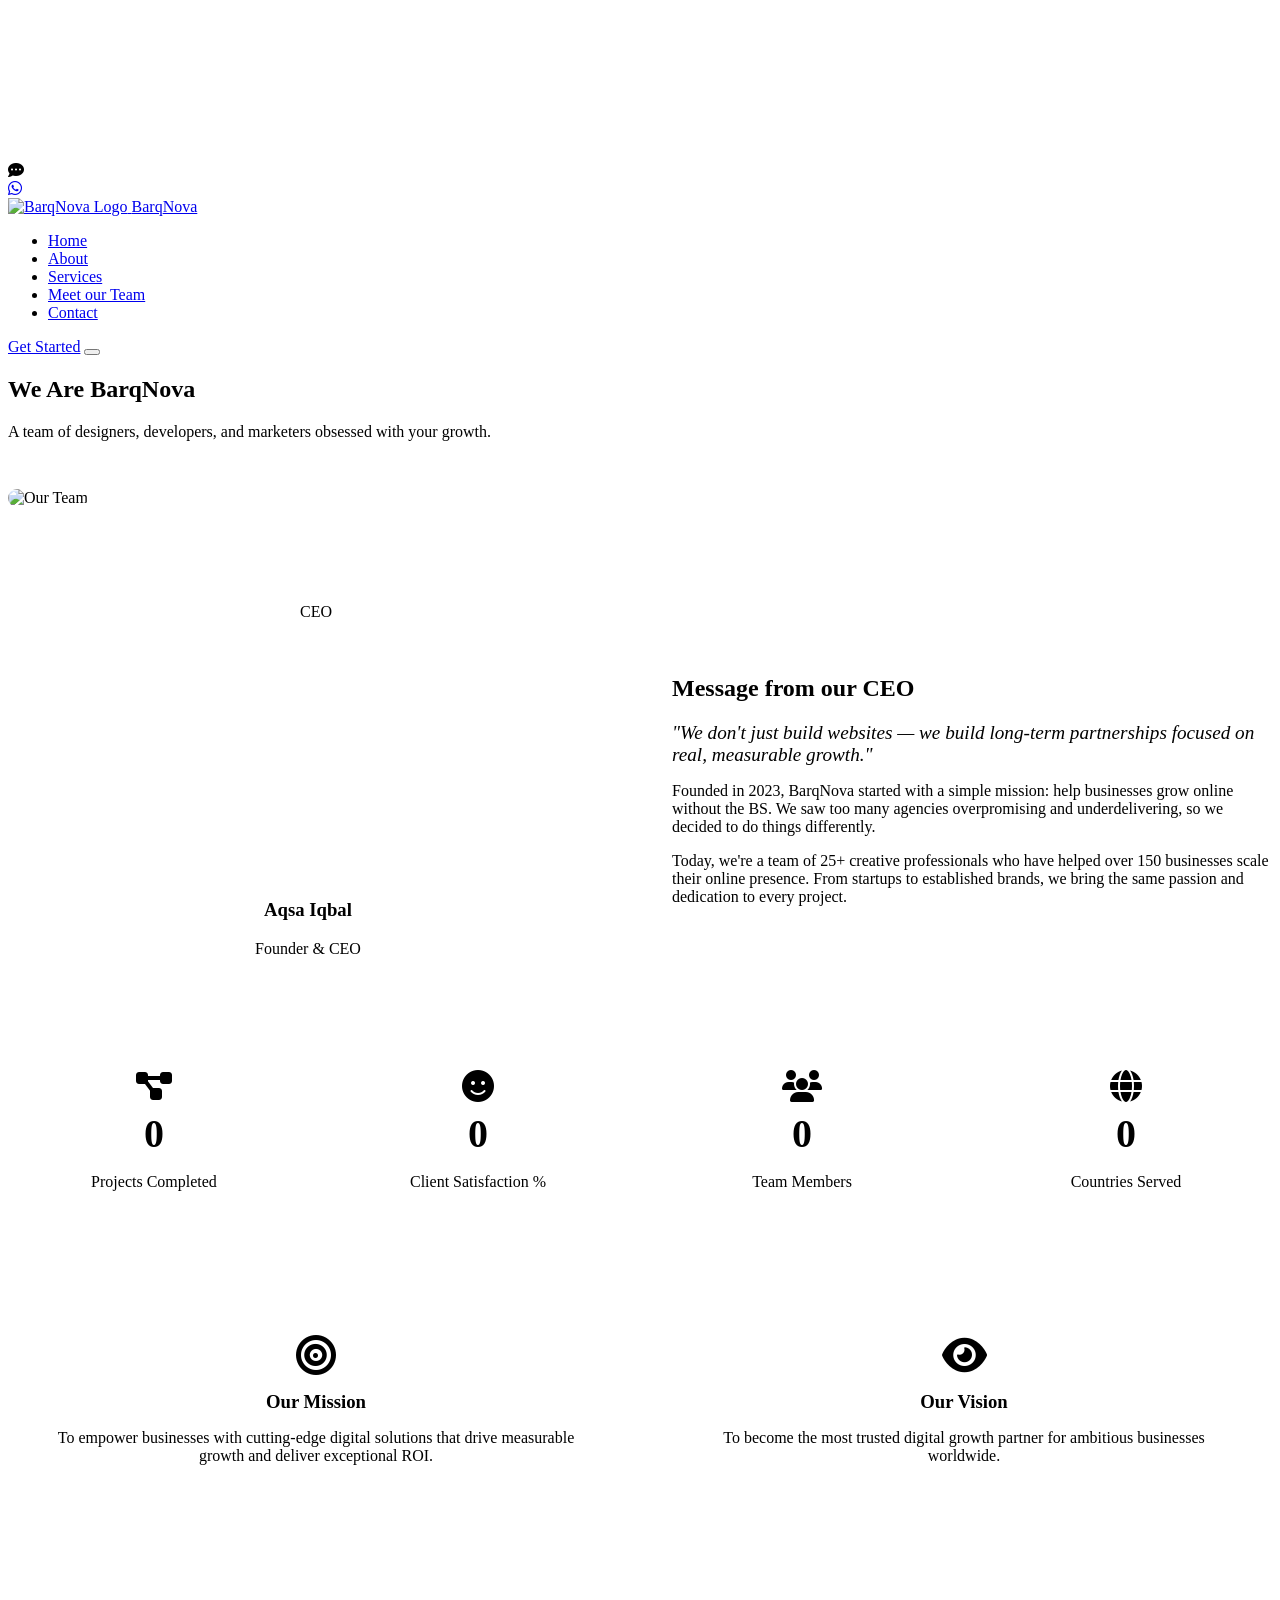
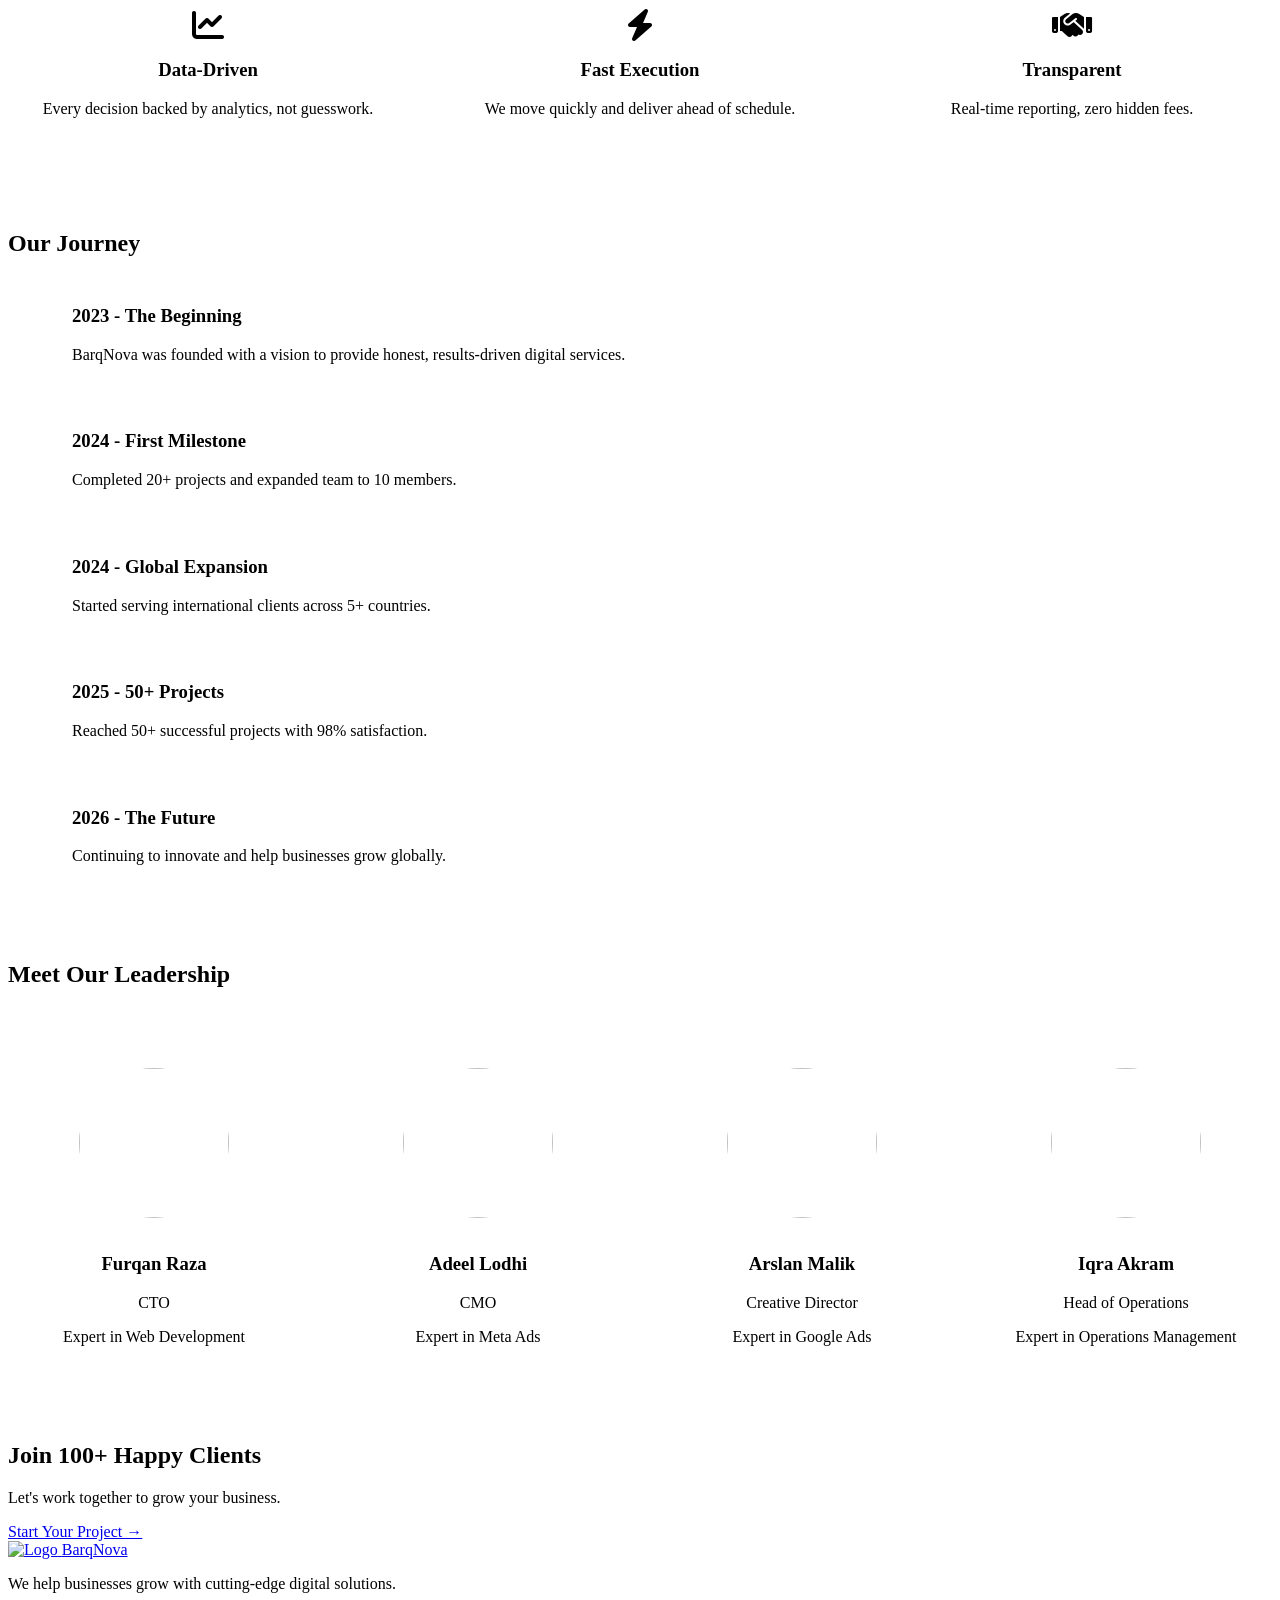
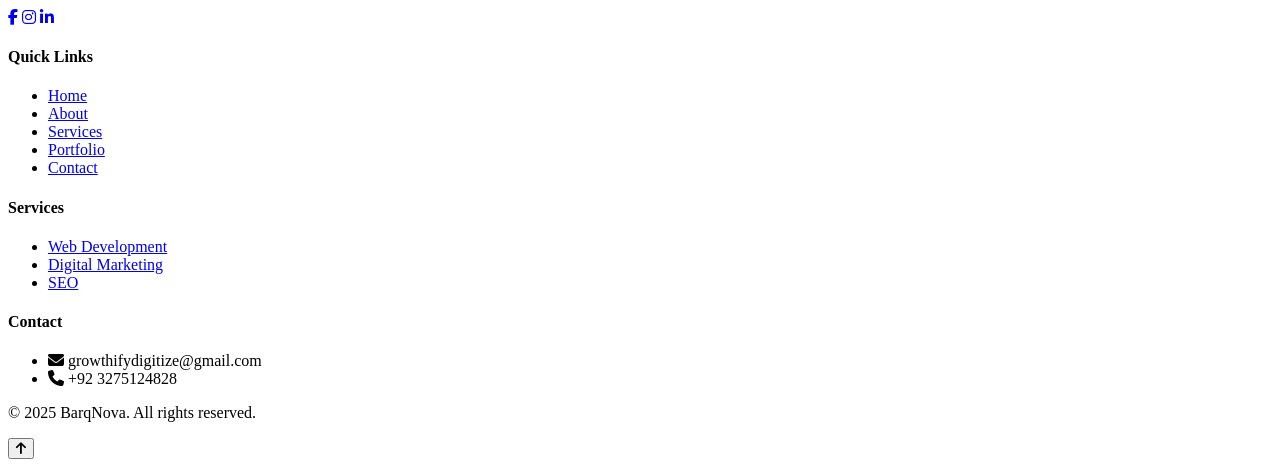
==== about.html @ 759abb7c "Create about.html" ====
<!DOCTYPE html>
<html lang="en">
<head>
    <meta charset="UTF-8">
    <meta name="viewport" content="width=device-width, initial-scale=1.0">
    <title>BarqNova | About Us - Meet Our Team</title>
    <link rel="icon" type="image/png" href="./static/logo.jpeg">
    <link rel="shortcut icon" href="./static/logo.jpeg">
    <link href="https://fonts.googleapis.com/css2?family=Inter:opsz,wght@14..32,300;14..32,400;14..32,500;14..32,600;14..32,700;14..32,800;14..32,900&display=swap" rel="stylesheet">
    <link rel="stylesheet" href="https://cdnjs.cloudflare.com/ajax/libs/font-awesome/6.5.1/css/all.min.css">
    <link rel="stylesheet" href="style.css">
    <style>
        .hero-image-large { width: 100%; height: 400px; object-fit: cover; border-radius: 30px; margin: 2rem 0; }
        .counter-box { background: var(--glass); border-radius: 20px; padding: 2rem; text-align: center; transition: all 0.3s; }
        .counter-box:hover { transform: translateY(-5px); border-color: var(--primary); box-shadow: var(--shadow-glow); }
        .timeline { position: relative; padding-left: 2rem; margin: 3rem 0; }
        .timeline::before { content: ''; position: absolute; left: 0; top: 0; bottom: 0; width: 2px; background: var(--gradient-primary); }
        .timeline-item { position: relative; padding-bottom: 2rem; padding-left: 2rem; }
        .timeline-item::before { content: ''; position: absolute; left: -2rem; top: 0; width: 12px; height: 12px; background: var(--primary); border-radius: 50%; border: 2px solid var(--primary-light); }
        .team-member { text-align: center; background: var(--glass); border-radius: 20px; padding: 2rem; transition: all 0.3s; }
        .team-member:hover { transform: translateY(-8px); box-shadow: var(--shadow-glow); }
        .team-member img { width: 150px; height: 150px; border-radius: 50%; object-fit: cover; margin-bottom: 1rem; border: 3px solid var(--primary); }
        @media (max-width: 768px) {
            .hero-image-large { height: 200px; }
            .stats-grid, .team-grid { grid-template-columns: 1fr !important; }
        }
    </style>
</head>
<body>

<div class="cursor"></div>
<div class="cursor-follower"></div>
<canvas id="particles-canvas"></canvas>

<!-- AI Chat Bot Widget -->
<div id="aiChatbot">
    <div id="chatToggle"><i class="fas fa-comment-dots"></i></div>
    <div id="chatWindow" style="display: none;">
        <div style="background: var(--gradient-primary); padding: 1rem; display: flex; justify-content: space-between; align-items: center;">
            <span><i class="fas fa-robot"></i> BarqNova AI Assistant</span>
            <span id="closeChat" style="cursor: pointer;"><i class="fas fa-times"></i></span>
        </div>
        <div id="chatMessages" style="height: 300px; overflow-y: auto; padding: 1rem;">
            <div style="margin-bottom: 1rem;"><span style="background: var(--primary); padding: 0.5rem 1rem; border-radius: 15px; display: inline-block;">Hello! How can I help you today?</span></div>
        </div>
        <div style="padding: 1rem; border-top: 1px solid var(--glass-border); display: flex; gap: 0.5rem;">
            <input type="text" id="chatInput" placeholder="Ask me anything..." style="flex: 1; padding: 0.8rem; background: rgba(0,0,0,0.3); border: 1px solid var(--glass-border); border-radius: 25px; color: white;">
            <button id="sendChat" style="background: var(--primary); border: none; border-radius: 50%; width: 40px; height: 40px; cursor: pointer;"><i class="fas fa-paper-plane" style="color: white;"></i></button>
        </div>
    </div>
</div>

<!-- WhatsApp Button -->
<a href="https://wa.me/+92 3275124828" target="_blank" id="whatsappBtn"><i class="fab fa-whatsapp"></i></a>

<header class="header" id="header">
    <div class="header-container">
        <a href="index.html" class="logo">
            <img src="./static/logo.jpeg" alt="BarqNova Logo" class="logo-img">
            <span class="logo-text">Barq<span>Nova</span></span>
        </a>
        <nav class="nav" id="nav">
            <ul class="nav-list">
                <li><a href="index.html" class="nav-link">Home</a></li>
                <li><a href="about.html" class="nav-link active">About</a></li>
                <li><a href="services.html" class="nav-link">Services</a></li>
                <li><a href="portfolio.html" class="nav-link">Meet our Team</a></li>
                <li><a href="contact.html" class="nav-link">Contact</a></li>
            </ul>
        </nav>
        <a href="contact.html" class="btn btn-primary">Get Started</a>
        <button class="mobile-toggle" id="mobileToggle"><span></span><span></span><span></span></button>
    </div>
</header>

<main>
    <section class="page-hero" style="padding-bottom: 0;">
        <div class="container">
            <h1>We Are <span class="gradient-text">BarqNova</span></h1>
            <p>A team of designers, developers, and marketers obsessed with your growth.</p>
        </div>
    </section>

    <div class="container">
        <img class="hero-image-large reveal" src="./static/main board.jpg" alt="Our Team">

        <!-- CEO Section -->
        <div style="display: grid; grid-template-columns: 1fr 1fr; gap: 4rem; align-items: center; margin: 4rem 0;">
            <div class="reveal-left" style="text-align: center;">
                <img src="./static/aqsa.jpeg" alt="CEO" style="width: 280px; height: 280px; border-radius: 50%; object-fit: cover; border: 4px solid var(--primary); margin: 0 auto; display: block;">
                <h3 style="margin-top: 1rem;">Aqsa Iqbal</h3>
                <p style="color: var(--primary-light);">Founder & CEO</p>
            </div>
            <div class="reveal-right">
                <h2>Message from our <span class="gradient-text">CEO</span></h2>
                <p style="font-size: 1.2rem; font-style: italic; color: var(--primary-light); margin: 1rem 0;">"We don't just build websites — we build long-term partnerships focused on real, measurable growth."</p>
                <p>Founded in 2023, BarqNova started with a simple mission: help businesses grow online without the BS. We saw too many agencies overpromising and underdelivering, so we decided to do things differently.</p>
                <p style="margin-top: 1rem;">Today, we're a team of 25+ creative professionals who have helped over 150 businesses scale their online presence. From startups to established brands, we bring the same passion and dedication to every project.</p>
            </div>
        </div>

        <!-- Stats Section -->
        <div class="stats-grid" style="display: grid; grid-template-columns: repeat(4, 1fr); gap: 2rem; margin: 4rem 0;">
            <div class="counter-box reveal"><i class="fas fa-project-diagram" style="font-size: 2rem;"></i><div class="counter" data-target="50" style="font-size: 2.5rem; font-weight: 800; margin: 0.5rem 0;">0</div><p>Projects Completed</p></div>
            <div class="counter-box reveal"><i class="fas fa-smile" style="font-size: 2rem;"></i><div class="counter" data-target="98" style="font-size: 2.5rem; font-weight: 800; margin: 0.5rem 0;">0</div><p>Client Satisfaction %</p></div>
            <div class="counter-box reveal"><i class="fas fa-users" style="font-size: 2rem;"></i><div class="counter" data-target="10" style="font-size: 2.5rem; font-weight: 800; margin: 0.5rem 0;">0</div><p>Team Members</p></div>
            <div class="counter-box reveal"><i class="fas fa-globe" style="font-size: 2rem;"></i><div class="counter" data-target="5" style="font-size: 2.5rem; font-weight: 800; margin: 0.5rem 0;">0</div><p>Countries Served</p></div>
        </div>

        <!-- Mission & Vision -->
        <div style="display: grid; grid-template-columns: 1fr 1fr; gap: 2rem; margin: 4rem 0;">
            <div style="background: var(--glass); border-radius: 24px; padding: 2rem; text-align: center;"><i class="fas fa-bullseye" style="font-size: 2.5rem;"></i><h3 style="margin: 1rem 0;">Our Mission</h3><p style="color: var(--light-gray);">To empower businesses with cutting-edge digital solutions that drive measurable growth and deliver exceptional ROI.</p></div>
            <div style="background: var(--glass); border-radius: 24px; padding: 2rem; text-align: center;"><i class="fas fa-eye" style="font-size: 2.5rem;"></i><h3 style="margin: 1rem 0;">Our Vision</h3><p style="color: var(--light-gray);">To become the most trusted digital growth partner for ambitious businesses worldwide.</p></div>
        </div>

        <!-- Core Values -->
        <div style="display: grid; grid-template-columns: repeat(3, 1fr); gap: 2rem; margin: 4rem 0;">
            <div style="text-align: center; padding: 2rem; background: var(--glass); border-radius: 20px;"><i class="fas fa-chart-line" style="font-size: 2rem;"></i><h3>Data-Driven</h3><p style="color: var(--light-gray);">Every decision backed by analytics, not guesswork.</p></div>
            <div style="text-align: center; padding: 2rem; background: var(--glass); border-radius: 20px;"><i class="fas fa-bolt" style="font-size: 2rem;"></i><h3>Fast Execution</h3><p style="color: var(--light-gray);">We move quickly and deliver ahead of schedule.</p></div>
            <div style="text-align: center; padding: 2rem; background: var(--glass); border-radius: 20px;"><i class="fas fa-handshake" style="font-size: 2rem;"></i><h3>Transparent</h3><p style="color: var(--light-gray);">Real-time reporting, zero hidden fees.</p></div>
        </div>

        <!-- Our Journey Timeline -->
        <h2 class="section-title">Our <span class="gradient-text">Journey</span></h2>
        <div class="timeline">
            <div class="timeline-item"><h3>2023 - The Beginning</h3><p style="color: var(--light-gray);">BarqNova was founded with a vision to provide honest, results-driven digital services.</p></div>
            <div class="timeline-item"><h3>2024 - First Milestone</h3><p style="color: var(--light-gray);">Completed 20+ projects and expanded team to 10 members.</p></div>
            <div class="timeline-item"><h3>2024 - Global Expansion</h3><p style="color: var(--light-gray);">Started serving international clients across 5+ countries.</p></div>
            <!-- <div class="timeline-item"><h3>2023 - Award Winning</h3><p style="color: var(--light-gray);">Recognized as Top Digital Agency by industry leaders.</p></div> -->
            <div class="timeline-item"><h3>2025 - 50+ Projects</h3><p style="color: var(--light-gray);">Reached 50+ successful projects with 98% satisfaction.</p></div>
            <div class="timeline-item"><h3>2026 - The Future</h3><p style="color: var(--light-gray);">Continuing to innovate and help businesses grow globally.</p></div>
        </div>

        <!-- Leadership Team -->
        <h2 class="section-title">Meet Our <span class="gradient-text">Leadership</span></h2>
        <div class="team-grid" style="display: grid; grid-template-columns: repeat(4, 1fr); gap: 2rem; margin: 3rem 0;">
            <div class="team-member"><img src="./static/furqan.jpeg"><h3>Furqan Raza</h3><p style="color: var(--primary-light);">CTO</p><p style="color: var(--light-gray);">Expert in Web Development</p></div>
            <div class="team-member"><img src="./static/adeel.jpeg"><h3>Adeel Lodhi</h3><p style="color: var(--primary-light);">CMO</p><p style="color: var(--light-gray);">Expert in Meta Ads</p></div>
            <div class="team-member"><img src="./static/Arslan.jpeg"><h3>Arslan Malik</h3><p style="color: var(--primary-light);">Creative Director</p><p style="color: var(--light-gray);">Expert in Google Ads</p></div>
            <div class="team-member"><img src="./static/iqra.jpeg"><h3>Iqra Akram</h3><p style="color: var(--primary-light);">Head of Operations</p><p style="color: var(--light-gray);">Expert in Operations Management</p></div>
        </div>
    </div>

    <!-- CTA Section -->
    <div class="container">
        <div class="cta-section">
            <h2>Join <span class="gradient-text">100+ Happy Clients</span></h2>
            <p>Let's work together to grow your business.</p>
            <a href="contact.html" class="btn btn-primary btn-large">Start Your Project →</a>
        </div>
    </div>
</main>

<footer class="footer">
    <div class="container">
        <div class="footer-grid">
            <div>
                <a href="index.html" class="footer-logo">
                    <img src="./static/logo.jpeg" alt="Logo" class="footer-logo-img">
                    <span>Barq<span class="gradient-text">Nova</span></span>
                </a>
                <p class="footer-desc">We help businesses grow with cutting-edge digital solutions.</p>
                <div class="footer-social">
                    <a href="https://www.facebook.com/share/1B7BiNUmZX/"><i class="fab fa-facebook-f"></i></a>
                    <!-- <a href="#"><i class="fab fa-twitter"></i></a> -->
                    <a href="https://www.instagram.com/barqnova1122?igsh=YnR5NGVvNzl1dnQy"><i class="fab fa-instagram"></i></a>
                    <a href="https://www.linkedin.com/in/aqsa-iqbal-813996344?utm_source=share&utm_campaign=share_via&utm_content=profile&utm_medium=android_app"><i class="fab fa-linkedin-in"></i></a>
                </div>
            </div>
            <div class="footer-links"><h4>Quick Links</h4><ul><li><a href="index.html">Home</a></li><li><a href="about.html">About</a></li><li><a href="services.html">Services</a></li><li><a href="portfolio.html">Portfolio</a></li><li><a href="contact.html">Contact</a></li></ul></div>
            <div class="footer-links"><h4>Services</h4><ul><li><a href="service-detail.html?service=web">Web Development</a></li><li><a href="service-detail.html?service=marketing">Digital Marketing</a></li><li><a href="service-detail.html?service=seo">SEO</a></li></ul></div>
            <div class="footer-links"><h4>Contact</h4><ul><li><i class="fas fa-envelope"></i> growthifydigitize@gmail.com</li><li><i class="fas fa-phone"></i> +92 3275124828</li></ul></div>
        </div>
        <div class="footer-bottom"><p>&copy; 2025 BarqNova. All rights reserved.</p></div>
    </div>
</footer>

<button class="back-to-top" id="backToTop"><i class="fas fa-arrow-up"></i></button>
<script src="script.js"></script>
</body>
</html>
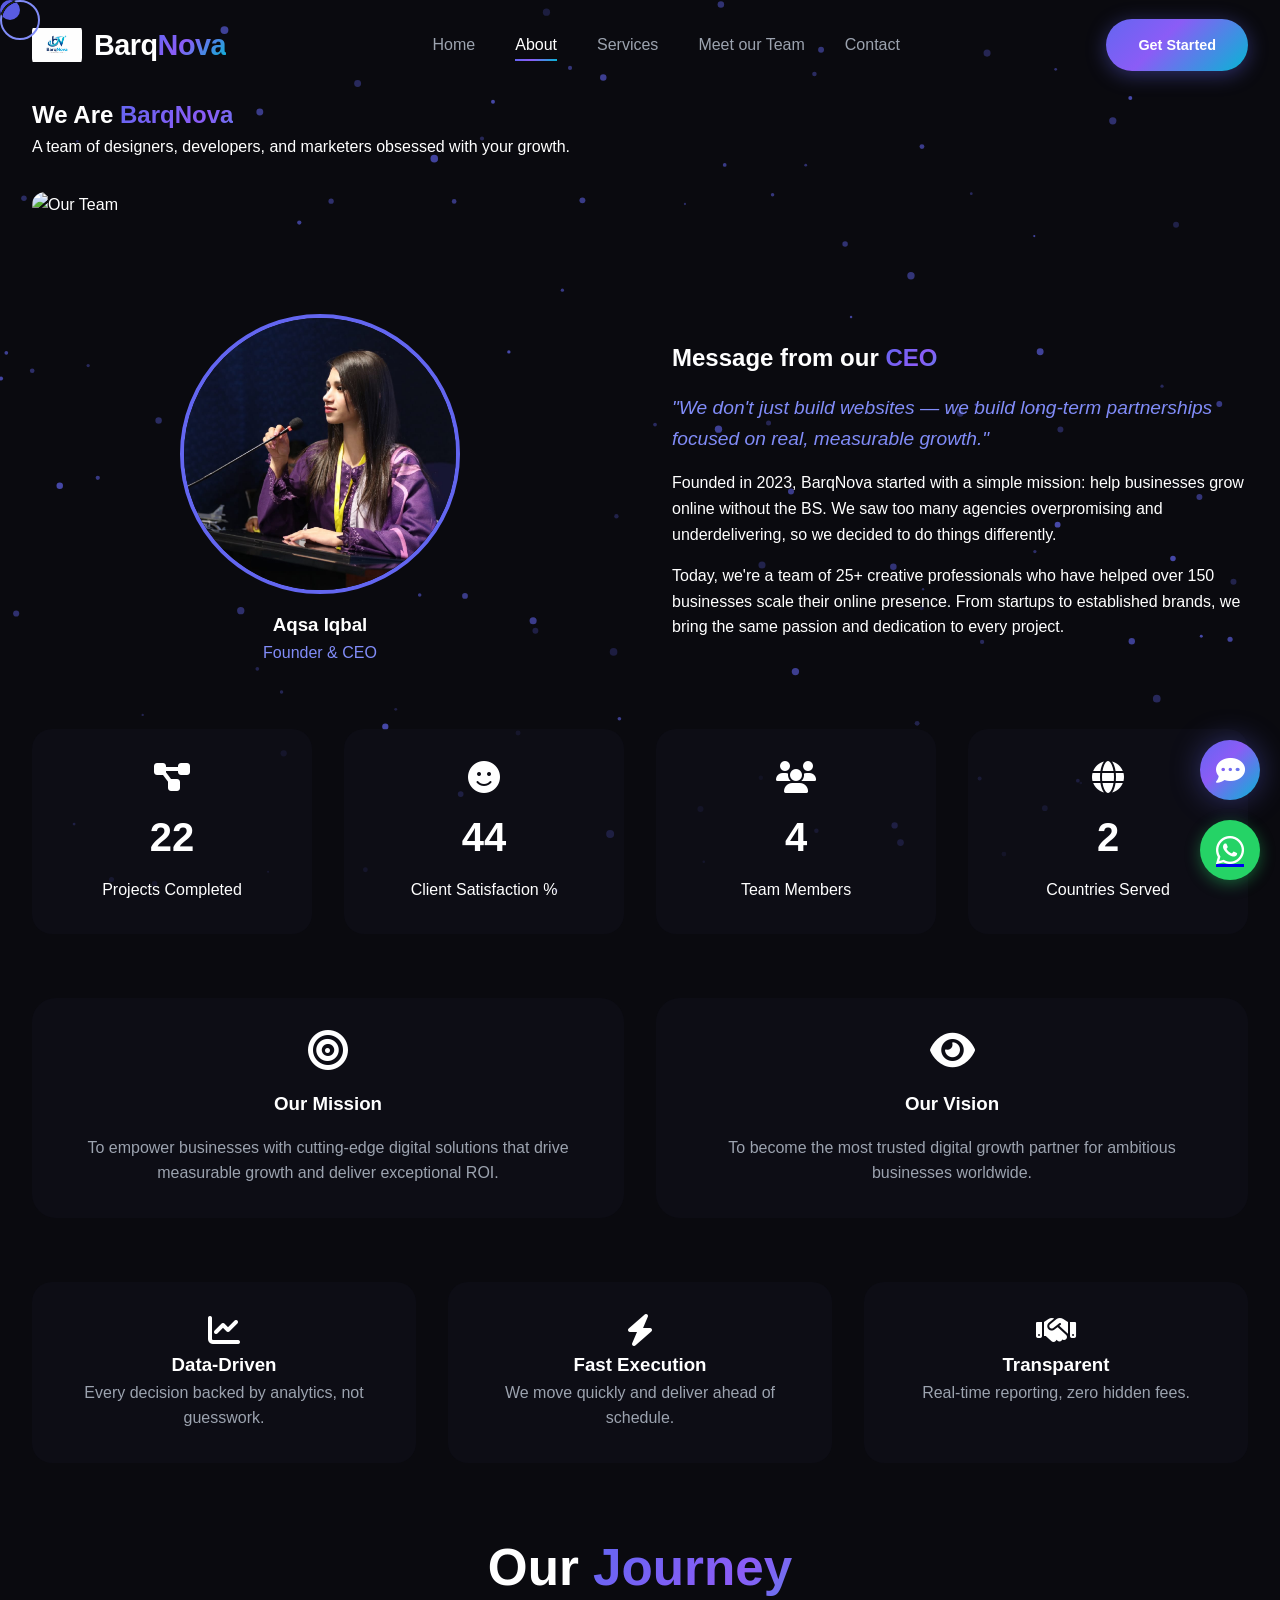
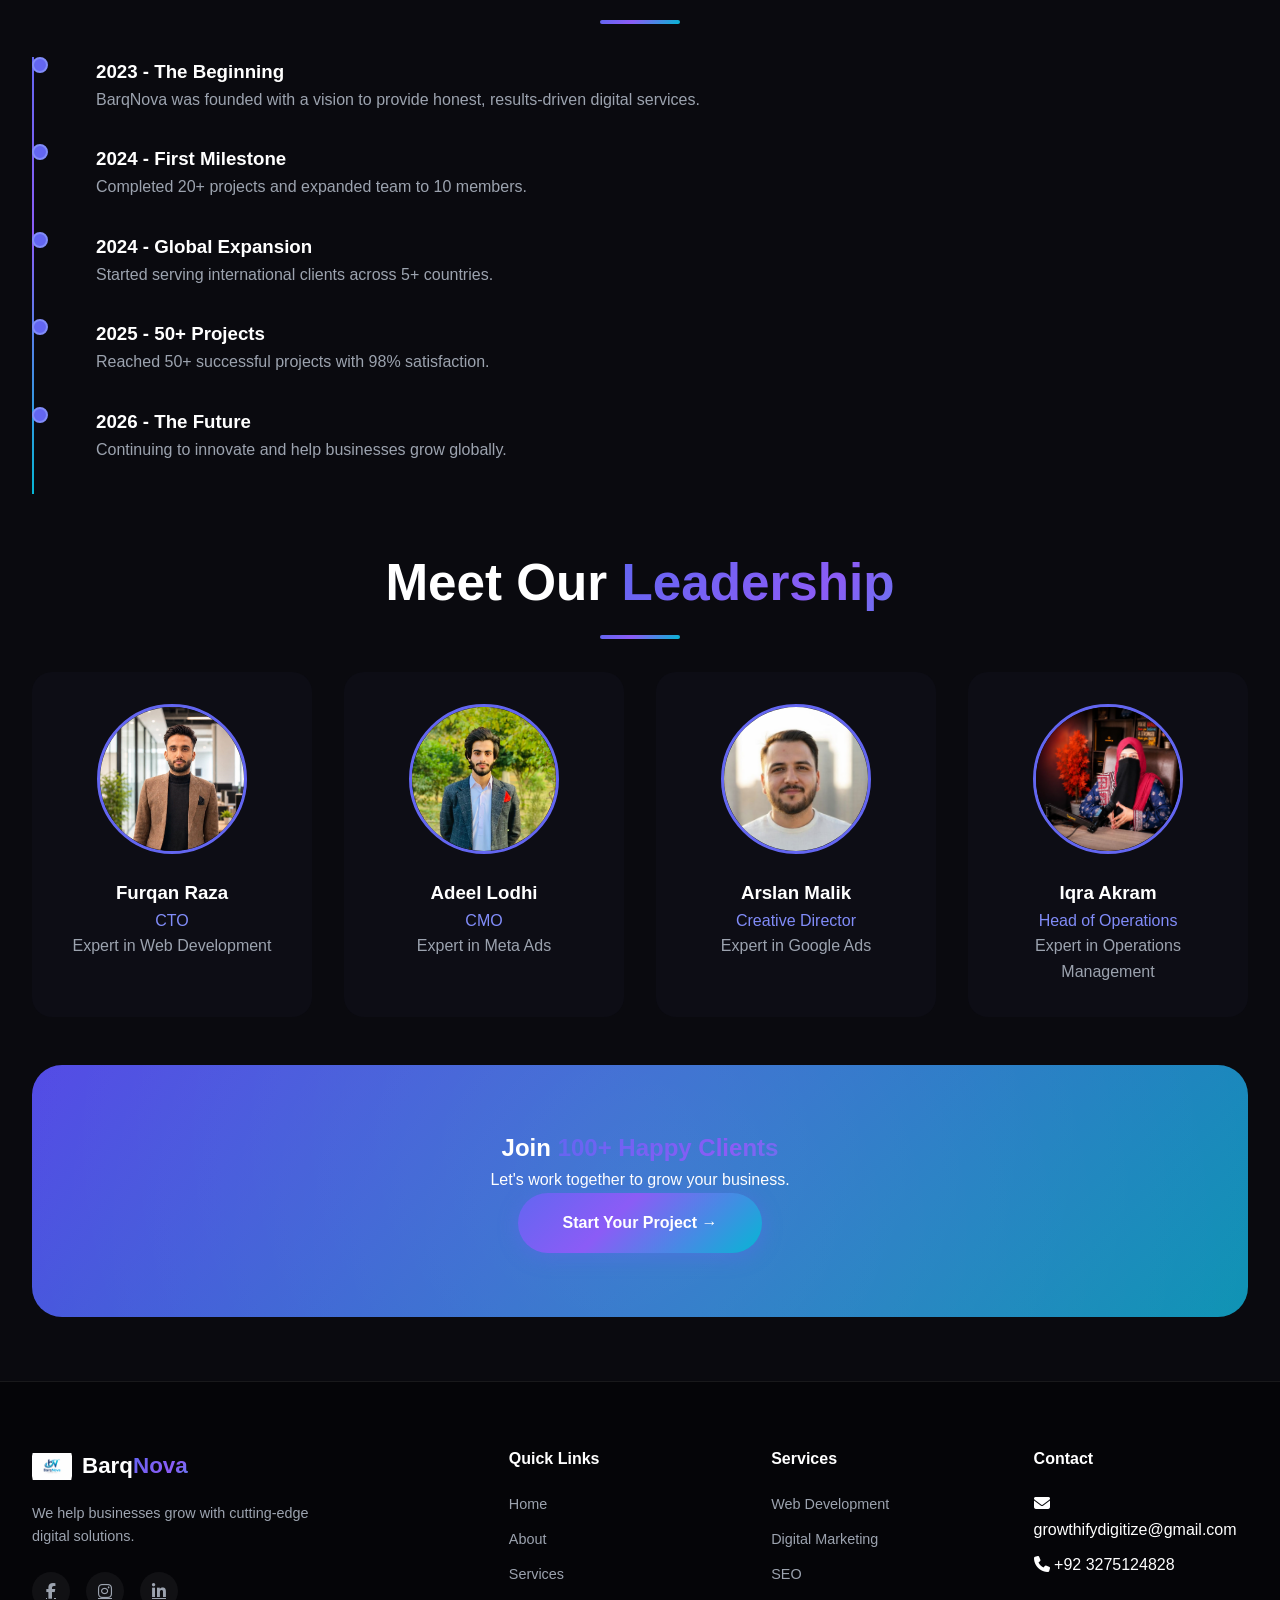
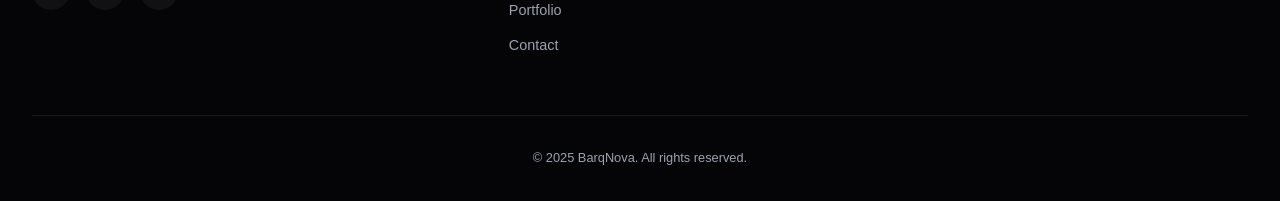
==== commit bb7d2321: "Update about.html" ====
--- a/about.html
+++ b/about.html
@@ -4,8 +4,8 @@
     <meta charset="UTF-8">
     <meta name="viewport" content="width=device-width, initial-scale=1.0">
     <title>BarqNova | About Us - Meet Our Team</title>
-    <link rel="icon" type="image/png" href="./static/logo.jpeg">
-    <link rel="shortcut icon" href="./static/logo.jpeg">
+    <!-- Universal favicon that works everywhere -->
+<link rel="icon" href="data:image/svg+xml,<svg xmlns='http://www.w3.org/2000/svg' viewBox='0 0 100 100'><text y='.9em' font-size='80' font-family='Arial'>BN</text><rect width='100' height='100' fill='%234361EE' rx='20'/><text x='50' y='68' text-anchor='middle' fill='white' font-weight='bold' font-size='50' font-family='Arial'>BN</text></svg>">
     <link href="https://fonts.googleapis.com/css2?family=Inter:opsz,wght@14..32,300;14..32,400;14..32,500;14..32,600;14..32,700;14..32,800;14..32,900&display=swap" rel="stylesheet">
     <link rel="stylesheet" href="https://cdnjs.cloudflare.com/ajax/libs/font-awesome/6.5.1/css/all.min.css">
     <link rel="stylesheet" href="style.css">
--- a/style.css
+++ b/style.css
@@ -0,0 +1,879 @@
+/* ============================================
+   BARQNOVA - MASTER STYLESHEET
+   ============================================ */
+
+:root {
+    --primary: #6366f1;
+    --primary-dark: #4f46e5;
+    --primary-light: #818cf8;
+    --secondary: #06b6d4;
+    --secondary-dark: #0891b2;
+    --accent: #f59e0b;
+    --accent-dark: #d97706;
+    --neon: #00ff88;
+    --neon-pink: #ff2d75;
+    --neon-blue: #00d4ff;
+    --dark: #0a0a0f;
+    --darker: #050508;
+    --gray: #6b7280;
+    --light-gray: #9ca3af;
+    --white: #ffffff;
+    --success: #10b981;
+    --error: #ef4444;
+    --gradient-primary: linear-gradient(135deg, #6366f1 0%, #8b5cf6 40%, #06b6d4 100%);
+    --gradient-secondary: linear-gradient(135deg, #f59e0b 0%, #ef4444 100%);
+    --gradient-neon: linear-gradient(135deg, #00ff88 0%, #00d4ff 100%);
+    --glass: rgba(15, 15, 25, 0.7);
+    --glass-light: rgba(255, 255, 255, 0.05);
+    --glass-border: rgba(255, 255, 255, 0.08);
+    --shadow-sm: 0 4px 20px rgba(0, 0, 0, 0.3);
+    --shadow-md: 0 8px 30px rgba(0, 0, 0, 0.4);
+    --shadow-lg: 0 25px 50px -12px rgba(0, 0, 0, 0.5);
+    --shadow-glow: 0 0 30px rgba(99, 102, 241, 0.4);
+    --shadow-glow-neon: 0 0 20px rgba(0, 255, 136, 0.3);
+    --transition-fast: 0.2s cubic-bezier(0.4, 0, 0.2, 1);
+    --transition-base: 0.3s cubic-bezier(0.4, 0, 0.2, 1);
+    --transition-slow: 0.6s cubic-bezier(0.4, 0, 0.2, 1);
+}
+
+* { margin: 0; padding: 0; box-sizing: border-box; }
+
+html { scroll-behavior: smooth; scroll-padding-top: 80px; }
+
+body {
+    font-family: 'Inter', sans-serif;
+    background: var(--dark);
+    color: var(--white);
+    line-height: 1.6;
+    overflow-x: hidden;
+}
+
+/* Custom Cursor */
+.cursor {
+    width: 20px;
+    height: 20px;
+    background: var(--primary);
+    border-radius: 50%;
+    position: fixed;
+    pointer-events: none;
+    z-index: 9999;
+    mix-blend-mode: difference;
+    transition: transform 0.2s ease;
+}
+
+.cursor-follower {
+    width: 40px;
+    height: 40px;
+    border: 2px solid var(--primary-light);
+    border-radius: 50%;
+    position: fixed;
+    pointer-events: none;
+    z-index: 9998;
+    transition: transform 0.3s ease;
+}
+
+/* Scrollbar */
+::-webkit-scrollbar { width: 8px; }
+::-webkit-scrollbar-track { background: var(--darker); }
+::-webkit-scrollbar-thumb { background: var(--primary); border-radius: 10px; }
+::-webkit-scrollbar-thumb:hover { background: var(--primary-light); }
+
+.container {
+    max-width: 1280px;
+    margin: 0 auto;
+    padding: 0 2rem;
+    position: relative;
+    z-index: 2;
+}
+
+section { padding: 6rem 0; position: relative; overflow: hidden; }
+
+/* Particles Canvas */
+#particles-canvas {
+    position: fixed;
+    top: 0;
+    left: 0;
+    width: 100%;
+    height: 100%;
+    z-index: 0;
+    pointer-events: none;
+}
+
+/* Typography */
+.gradient-text {
+    background: var(--gradient-primary);
+    -webkit-background-clip: text;
+    background-clip: text;
+    color: transparent;
+    background-size: 200% auto;
+    animation: gradientShift 3s ease infinite;
+}
+
+.neon-text {
+    color: var(--neon);
+    text-shadow: 0 0 10px var(--neon), 0 0 20px var(--neon);
+    animation: neonPulse 1.5s ease-in-out infinite;
+}
+
+.section-title {
+    font-size: clamp(2rem, 4vw, 3.5rem);
+    margin-bottom: 1rem;
+    text-align: center;
+    position: relative;
+}
+
+.section-title::after {
+    content: '';
+    position: absolute;
+    bottom: -15px;
+    left: 50%;
+    transform: translateX(-50%);
+    width: 80px;
+    height: 4px;
+    background: var(--gradient-primary);
+    border-radius: 4px;
+}
+
+.section-badge {
+    display: flex;
+    align-items: center;
+    justify-content: center;
+    gap: 0.75rem;
+    margin-bottom: 1rem;
+}
+
+.badge-line {
+    width: 50px;
+    height: 2px;
+    background: var(--gradient-primary);
+    border-radius: 2px;
+}
+
+.badge-text {
+    font-size: 0.75rem;
+    text-transform: uppercase;
+    letter-spacing: 3px;
+    color: var(--primary-light);
+    font-weight: 600;
+}
+
+/* Buttons */
+.btn {
+    display: inline-flex;
+    align-items: center;
+    justify-content: center;
+    gap: 0.75rem;
+    padding: 0.9rem 2rem;
+    border-radius: 50px;
+    font-weight: 600;
+    font-size: 0.9rem;
+    cursor: pointer;
+    transition: all 0.3s cubic-bezier(0.4, 0, 0.2, 1);
+    text-decoration: none;
+    border: none;
+    position: relative;
+    overflow: hidden;
+    z-index: 1;
+}
+
+.btn::before {
+    content: '';
+    position: absolute;
+    top: 50%;
+    left: 50%;
+    width: 0;
+    height: 0;
+    background: rgba(255, 255, 255, 0.2);
+    border-radius: 50%;
+    transform: translate(-50%, -50%);
+    transition: width 0.6s, height 0.6s;
+    z-index: -1;
+}
+
+.btn:hover::before {
+    width: 300px;
+    height: 300px;
+}
+
+.btn-primary {
+    background: var(--gradient-primary);
+    color: white;
+    box-shadow: 0 4px 20px rgba(99, 102, 241, 0.4);
+}
+
+.btn-primary:hover {
+    transform: translateY(-3px);
+    box-shadow: 0 8px 30px rgba(99, 102, 241, 0.6);
+}
+
+.btn-outline {
+    background: transparent;
+    border: 2px solid rgba(255, 255, 255, 0.2);
+    color: white;
+}
+
+.btn-outline:hover {
+    border-color: var(--primary);
+    background: rgba(99, 102, 241, 0.1);
+    transform: translateY(-3px);
+}
+
+.btn-large { padding: 1.1rem 2.8rem; font-size: 1rem; }
+.btn-full { width: 100%; justify-content: center; }
+
+/* Header */
+.header {
+    position: fixed;
+    top: 0;
+    left: 0;
+    right: 0;
+    z-index: 1000;
+    padding: 1.2rem 0;
+    transition: all 0.3s ease;
+    background: transparent;
+}
+
+.header.scrolled {
+    background: rgba(10, 10, 15, 0.95);
+    backdrop-filter: blur(20px);
+    border-bottom: 1px solid rgba(255, 255, 255, 0.05);
+    padding: 0.8rem 0;
+}
+
+.header-container {
+    display: flex;
+    justify-content: space-between;
+    align-items: center;
+    max-width: 1280px;
+    margin: 0 auto;
+    padding: 0 2rem;
+}
+
+/* Larger Logo */
+.logo {
+    display: flex;
+    align-items: center;
+    gap: 12px;
+    text-decoration: none;
+}
+
+.logo-img {
+    width: 50px;
+    height: 50px;
+    object-fit: contain;
+    border-radius: 12px;
+    transition: transform 0.3s ease;
+}
+
+.logo-img:hover {
+    transform: scale(1.05);
+}
+
+.logo-text {
+    font-size: 1.8rem;
+    font-weight: 800;
+    color: white;
+    letter-spacing: -0.5px;
+}
+
+.logo-text span {
+    background: var(--gradient-primary);
+    -webkit-background-clip: text;
+    background-clip: text;
+    color: transparent;
+}
+
+.nav-list {
+    display: flex;
+    gap: 2.5rem;
+    list-style: none;
+}
+
+.nav-link {
+    color: var(--light-gray);
+    text-decoration: none;
+    font-weight: 500;
+    position: relative;
+    padding: 0.5rem 0;
+    transition: color 0.3s ease;
+}
+
+.nav-link::after {
+    content: '';
+    position: absolute;
+    bottom: 0;
+    left: 0;
+    width: 0;
+    height: 2px;
+    background: var(--gradient-primary);
+    transition: width 0.3s ease;
+}
+
+.nav-link:hover::after,
+.nav-link.active::after { width: 100%; }
+
+.nav-link:hover,
+.nav-link.active { color: white; }
+
+.mobile-toggle {
+    display: none;
+    flex-direction: column;
+    gap: 6px;
+    background: none;
+    border: none;
+    cursor: pointer;
+    z-index: 1001;
+}
+
+.mobile-toggle span {
+    width: 28px;
+    height: 2px;
+    background: white;
+    transition: all 0.3s ease;
+}
+
+.mobile-toggle.active span:nth-child(1) { transform: rotate(45deg) translate(6px, 6px); }
+.mobile-toggle.active span:nth-child(2) { opacity: 0; }
+.mobile-toggle.active span:nth-child(3) { transform: rotate(-45deg) translate(6px, -6px); }
+
+/* Hero Section */
+.hero {
+    min-height: 100vh;
+    display: flex;
+    align-items: center;
+    position: relative;
+    overflow: hidden;
+}
+
+.hero-bg {
+    position: absolute;
+    inset: 0;
+    z-index: 0;
+}
+
+.hero-orb {
+    position: absolute;
+    border-radius: 50%;
+    filter: blur(100px);
+    opacity: 0.4;
+    animation: floatOrb 8s ease-in-out infinite;
+}
+
+.orb-1 { width: 400px; height: 400px; background: var(--primary); top: -100px; right: -100px; }
+.orb-2 { width: 350px; height: 350px; background: var(--secondary); bottom: -80px; left: -80px; animation-delay: -2s; }
+.orb-3 { width: 250px; height: 250px; background: var(--accent); top: 40%; left: 30%; animation-delay: -4s; opacity: 0.2; }
+
+.hero-container {
+    display: grid;
+    grid-template-columns: 1fr 1fr;
+    gap: 4rem;
+    align-items: center;
+    position: relative;
+    z-index: 2;
+}
+
+.hero-badge {
+    display: inline-flex;
+    align-items: center;
+    gap: 0.75rem;
+    background: rgba(99, 102, 241, 0.15);
+    backdrop-filter: blur(10px);
+    padding: 0.6rem 1.2rem;
+    border-radius: 50px;
+    margin-bottom: 1.5rem;
+    border: 1px solid rgba(99, 102, 241, 0.3);
+}
+
+.badge-dot {
+    width: 8px;
+    height: 8px;
+    background: var(--neon);
+    border-radius: 50%;
+    animation: pulse 2s infinite;
+}
+
+.hero-title {
+    font-size: clamp(2.5rem, 6vw, 4.5rem);
+    margin-bottom: 1.5rem;
+    line-height: 1.2;
+}
+
+.hero-desc {
+    font-size: 1.1rem;
+    color: var(--light-gray);
+    margin-bottom: 2rem;
+    max-width: 500px;
+}
+
+.hero-buttons {
+    display: flex;
+    gap: 1rem;
+    margin-bottom: 3rem;
+    flex-wrap: wrap;
+}
+
+.hero-stats {
+    display: flex;
+    gap: 2.5rem;
+}
+
+.stat-number {
+    font-size: 2rem;
+    font-weight: 800;
+    background: var(--gradient-primary);
+    -webkit-background-clip: text;
+    background-clip: text;
+    color: transparent;
+}
+
+.stat-label {
+    font-size: 0.8rem;
+    color: var(--light-gray);
+}
+
+.hero-image {
+    position: relative;
+    perspective: 1000px;
+}
+
+.image-3d {
+    width: 100%;
+    border-radius: 30px;
+    transform: rotateY(10deg) rotateX(5deg);
+    transition: transform 0.5s ease;
+    box-shadow: var(--shadow-lg);
+}
+
+.image-3d:hover { transform: rotateY(0deg) rotateX(0deg); }
+
+.floating-card {
+    position: absolute;
+    background: var(--glass);
+    backdrop-filter: blur(10px);
+    border-radius: 16px;
+    padding: 0.8rem 1.2rem;
+    display: flex;
+    align-items: center;
+    gap: 0.5rem;
+    font-weight: 600;
+    border: 1px solid var(--glass-border);
+    animation: float 4s ease-in-out infinite;
+    white-space: nowrap;
+}
+
+.floating-1 { top: 20%; right: -20px; animation-delay: 0s; }
+.floating-2 { bottom: 15%; left: -20px; animation-delay: 1s; }
+.floating-3 { top: 60%; right: -10px; animation-delay: 2s; }
+
+/* Services Card */
+.services-grid {
+    display: grid;
+    grid-template-columns: repeat(auto-fit, minmax(300px, 1fr));
+    gap: 2rem;
+    margin-top: 3rem;
+}
+
+.service-card {
+    background: var(--glass);
+    backdrop-filter: blur(10px);
+    border: 1px solid var(--glass-border);
+    border-radius: 24px;
+    padding: 2rem;
+    transition: all 0.4s cubic-bezier(0.4, 0, 0.2, 1);
+    cursor: pointer;
+    position: relative;
+    overflow: hidden;
+}
+
+.service-card::before {
+    content: '';
+    position: absolute;
+    top: 0;
+    left: -100%;
+    width: 100%;
+    height: 100%;
+    background: linear-gradient(90deg, transparent, rgba(255, 255, 255, 0.05), transparent);
+    transition: left 0.5s ease;
+}
+
+.service-card:hover::before { left: 100%; }
+
+.service-card:hover {
+    transform: translateY(-8px);
+    border-color: var(--primary);
+    box-shadow: var(--shadow-glow);
+}
+
+.service-icon {
+    width: 65px;
+    height: 65px;
+    background: var(--gradient-primary);
+    border-radius: 18px;
+    display: flex;
+    align-items: center;
+    justify-content: center;
+    font-size: 1.8rem;
+    margin-bottom: 1.5rem;
+    transition: all 0.3s ease;
+}
+
+.service-card:hover .service-icon {
+    transform: scale(1.1) rotate(5deg);
+}
+
+.service-card h3 { font-size: 1.3rem; margin-bottom: 0.75rem; }
+.service-card p { color: var(--light-gray); margin-bottom: 1.5rem; line-height: 1.6; }
+
+/* Portfolio Card */
+.portfolio-grid {
+    display: grid;
+    grid-template-columns: repeat(auto-fit, minmax(350px, 1fr));
+    gap: 2rem;
+    margin: 3rem 0;
+}
+
+.portfolio-card {
+    background: var(--glass);
+    border-radius: 24px;
+    overflow: hidden;
+    border: 1px solid var(--glass-border);
+    transition: all 0.4s cubic-bezier(0.4, 0, 0.2, 1);
+}
+
+.portfolio-card:hover {
+    transform: translateY(-8px);
+    border-color: var(--primary);
+    box-shadow: var(--shadow-glow);
+}
+
+.portfolio-card img {
+    width: 100%;
+    height: 250px;
+    object-fit: cover;
+    transition: transform 0.5s ease;
+}
+
+.portfolio-card:hover img { transform: scale(1.05); }
+
+.portfolio-info { padding: 1.5rem; }
+
+.portfolio-tag {
+    display: inline-block;
+    padding: 0.2rem 0.8rem;
+    background: rgba(99, 102, 241, 0.2);
+    border-radius: 50px;
+    font-size: 0.7rem;
+    color: var(--primary-light);
+    margin-bottom: 0.5rem;
+}
+
+/* CTA Section */
+.cta-section {
+    background: linear-gradient(135deg, var(--primary-dark), var(--secondary-dark));
+    border-radius: 30px;
+    padding: 4rem;
+    text-align: center;
+    margin: 2rem 0;
+    position: relative;
+    overflow: hidden;
+}
+
+.cta-section::before {
+    content: '';
+    position: absolute;
+    top: -50%;
+    left: -50%;
+    width: 200%;
+    height: 200%;
+    background: radial-gradient(circle, rgba(255, 255, 255, 0.1) 0%, transparent 70%);
+    animation: rotate 20s linear infinite;
+}
+
+.cta-section h2, .cta-section p, .cta-section .btn {
+    position: relative;
+    z-index: 1;
+}
+
+/* Footer */
+.footer {
+    background: var(--darker);
+    padding: 4rem 0 2rem;
+    border-top: 1px solid var(--glass-border);
+    margin-top: 4rem;
+}
+
+.footer-grid {
+    display: grid;
+    grid-template-columns: 2fr 1fr 1fr 1fr;
+    gap: 3rem;
+    margin-bottom: 3rem;
+}
+
+.footer-logo {
+    display: flex;
+    align-items: center;
+    gap: 10px;
+    font-size: 1.4rem;
+    font-weight: 800;
+    text-decoration: none;
+    color: white;
+    margin-bottom: 1rem;
+}
+
+.footer-logo-img {
+    width: 40px;
+    height: 40px;
+    object-fit: contain;
+    border-radius: 10px;
+}
+
+.footer-desc {
+    color: var(--light-gray);
+    margin-bottom: 1.5rem;
+    max-width: 280px;
+    font-size: 0.9rem;
+}
+
+.footer-social {
+    display: flex;
+    gap: 1rem;
+}
+
+.footer-social a {
+    width: 38px;
+    height: 38px;
+    background: rgba(255, 255, 255, 0.05);
+    border-radius: 50%;
+    display: flex;
+    align-items: center;
+    justify-content: center;
+    color: var(--light-gray);
+    transition: all 0.3s ease;
+}
+
+.footer-social a:hover {
+    background: var(--primary);
+    color: white;
+    transform: translateY(-3px);
+}
+
+.footer-links h4 {
+    font-size: 1rem;
+    margin-bottom: 1.2rem;
+}
+
+.footer-links ul { list-style: none; }
+.footer-links li { margin-bottom: 0.6rem; }
+.footer-links a {
+    color: var(--light-gray);
+    text-decoration: none;
+    transition: all 0.2s ease;
+    font-size: 0.9rem;
+}
+
+.footer-links a:hover {
+    color: white;
+    padding-left: 5px;
+}
+
+.footer-bottom {
+    text-align: center;
+    padding-top: 2rem;
+    border-top: 1px solid var(--glass-border);
+    color: var(--light-gray);
+    font-size: 0.8rem;
+}
+
+/* Back to Top */
+.back-to-top {
+    position: fixed;
+    bottom: 2rem;
+    right: 2rem;
+    width: 48px;
+    height: 48px;
+    background: var(--gradient-primary);
+    border-radius: 50%;
+    display: flex;
+    align-items: center;
+    justify-content: center;
+    color: white;
+    cursor: pointer;
+    opacity: 0;
+    visibility: hidden;
+    transition: all 0.3s ease;
+    border: none;
+    z-index: 99;
+    box-shadow: var(--shadow-glow);
+}
+
+.back-to-top.visible {
+    opacity: 1;
+    visibility: visible;
+}
+
+.back-to-top:hover {
+    transform: translateY(-3px);
+    box-shadow: 0 0 25px rgba(99, 102, 241, 0.6);
+}
+
+/* WhatsApp Button */
+#whatsappBtn {
+    position: fixed;
+    bottom: 20px;
+    right: 20px;
+    width: 60px;
+    height: 60px;
+    background: #25D366;
+    border-radius: 50%;
+    display: flex;
+    align-items: center;
+    justify-content: center;
+    z-index: 1000;
+    box-shadow: 0 4px 15px rgba(37, 211, 102, 0.4);
+    transition: all 0.3s ease;
+    animation: whatsappPulse 2s infinite;
+}
+
+#whatsappBtn i {
+    font-size: 2rem;
+    color: white;
+}
+
+#whatsappBtn:hover {
+    transform: scale(1.1);
+}
+
+@keyframes whatsappPulse {
+    0% { box-shadow: 0 0 0 0 rgba(37, 211, 102, 0.7); }
+    70% { box-shadow: 0 0 0 15px rgba(37, 211, 102, 0); }
+    100% { box-shadow: 0 0 0 0 rgba(37, 211, 102, 0); }
+}
+
+/* AI Chat Bot */
+#aiChatbot {
+    position: fixed;
+    bottom: 100px;
+    right: 20px;
+    z-index: 1000;
+    animation: slideInRight 0.5s ease;
+}
+
+@keyframes slideInRight {
+    from { opacity: 0; transform: translateX(100px); }
+    to { opacity: 1; transform: translateX(0); }
+}
+
+#chatToggle {
+    width: 60px;
+    height: 60px;
+    background: var(--gradient-primary);
+    border-radius: 50%;
+    display: flex;
+    align-items: center;
+    justify-content: center;
+    cursor: pointer;
+    box-shadow: var(--shadow-glow);
+    transition: all 0.3s ease;
+}
+
+#chatToggle:hover {
+    transform: scale(1.05);
+}
+
+#chatToggle i {
+    font-size: 1.8rem;
+    color: white;
+}
+
+#chatWindow {
+    display: none;
+    position: absolute;
+    bottom: 70px;
+    right: 0;
+    width: 320px;
+    background: var(--glass);
+    backdrop-filter: blur(20px);
+    border-radius: 20px;
+    border: 1px solid var(--glass-border);
+    overflow: hidden;
+    box-shadow: var(--shadow-lg);
+}
+
+/* Animations */
+@keyframes gradientShift {
+    0% { background-position: 0% 50%; }
+    50% { background-position: 100% 50%; }
+    100% { background-position: 0% 50%; }
+}
+
+@keyframes floatOrb {
+    0%,100% { transform: translate(0,0) scale(1); }
+    33% { transform: translate(30px,-30px) scale(1.1); }
+    66% { transform: translate(-20px,20px) scale(0.9); }
+}
+
+@keyframes float {
+    0%,100% { transform: translateY(0); }
+    50% { transform: translateY(-15px); }
+}
+
+@keyframes pulse {
+    0%,100% { opacity: 1; transform: scale(1); }
+    50% { opacity: 0.5; transform: scale(1.2); }
+}
+
+@keyframes rotate {
+    from { transform: rotate(0deg); }
+    to { transform: rotate(360deg); }
+}
+
+@keyframes neonPulse {
+    0%,100% { text-shadow: 0 0 10px var(--neon), 0 0 20px var(--neon); }
+    50% { text-shadow: 0 0 20px var(--neon), 0 0 40px var(--neon); }
+}
+
+.reveal {
+    opacity: 0;
+    transform: translateY(40px);
+    transition: all 0.8s cubic-bezier(0.4, 0, 0.2, 1);
+}
+
+.reveal.active {
+    opacity: 1;
+    transform: translateY(0);
+}
+
+/* Responsive */
+@media (max-width: 1024px) {
+    .hero-container {
+        grid-template-columns: 1fr;
+        text-align: center;
+    }
+    .hero-desc { margin: 0 auto 2rem; }
+    .hero-buttons, .hero-stats { justify-content: center; }
+    .footer-grid { grid-template-columns: repeat(2, 1fr); }
+}
+
+@media (max-width: 768px) {
+    .nav {
+        position: fixed;
+        top: 0;
+        right: -100%;
+        width: 70%;
+        max-width: 300px;
+        height: 100vh;
+        background: var(--darker);
+        backdrop-filter: blur(20px);
+        padding: 6rem 2rem;
+        transition: right 0.3s ease;
+        z-index: 1000;
+    }
+    .nav.active { right: 0; }
+    .nav-list { flex-direction: column; gap: 1.5rem; }
+    .mobile-toggle { display: flex; }
+    .footer-grid { grid-template-columns: 1fr; text-align: center; }
+    .footer-desc { margin: 0 auto 1.5rem; }
+    .footer-social { justify-content: center; }
+    .logo-text { font-size: 1.2rem; }
+    .logo-img { width: 35px; height: 35px; }
+}
